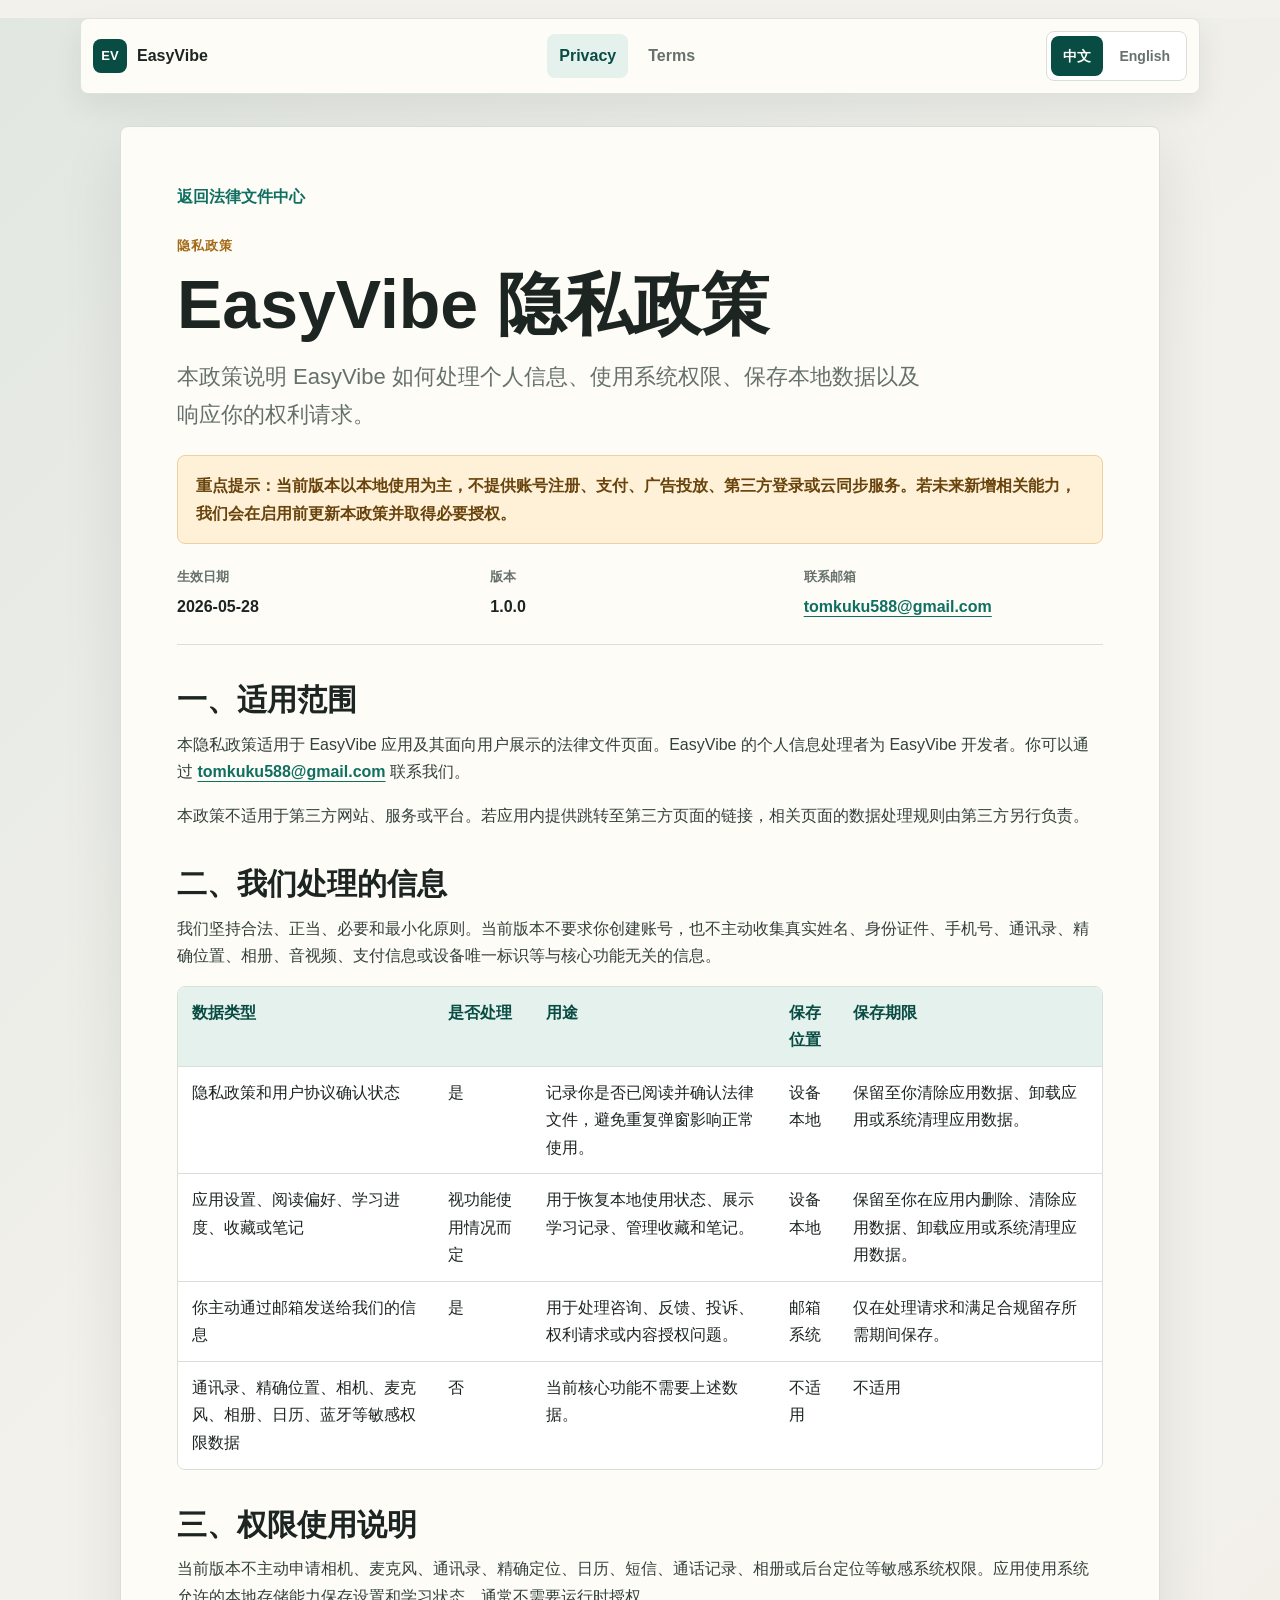
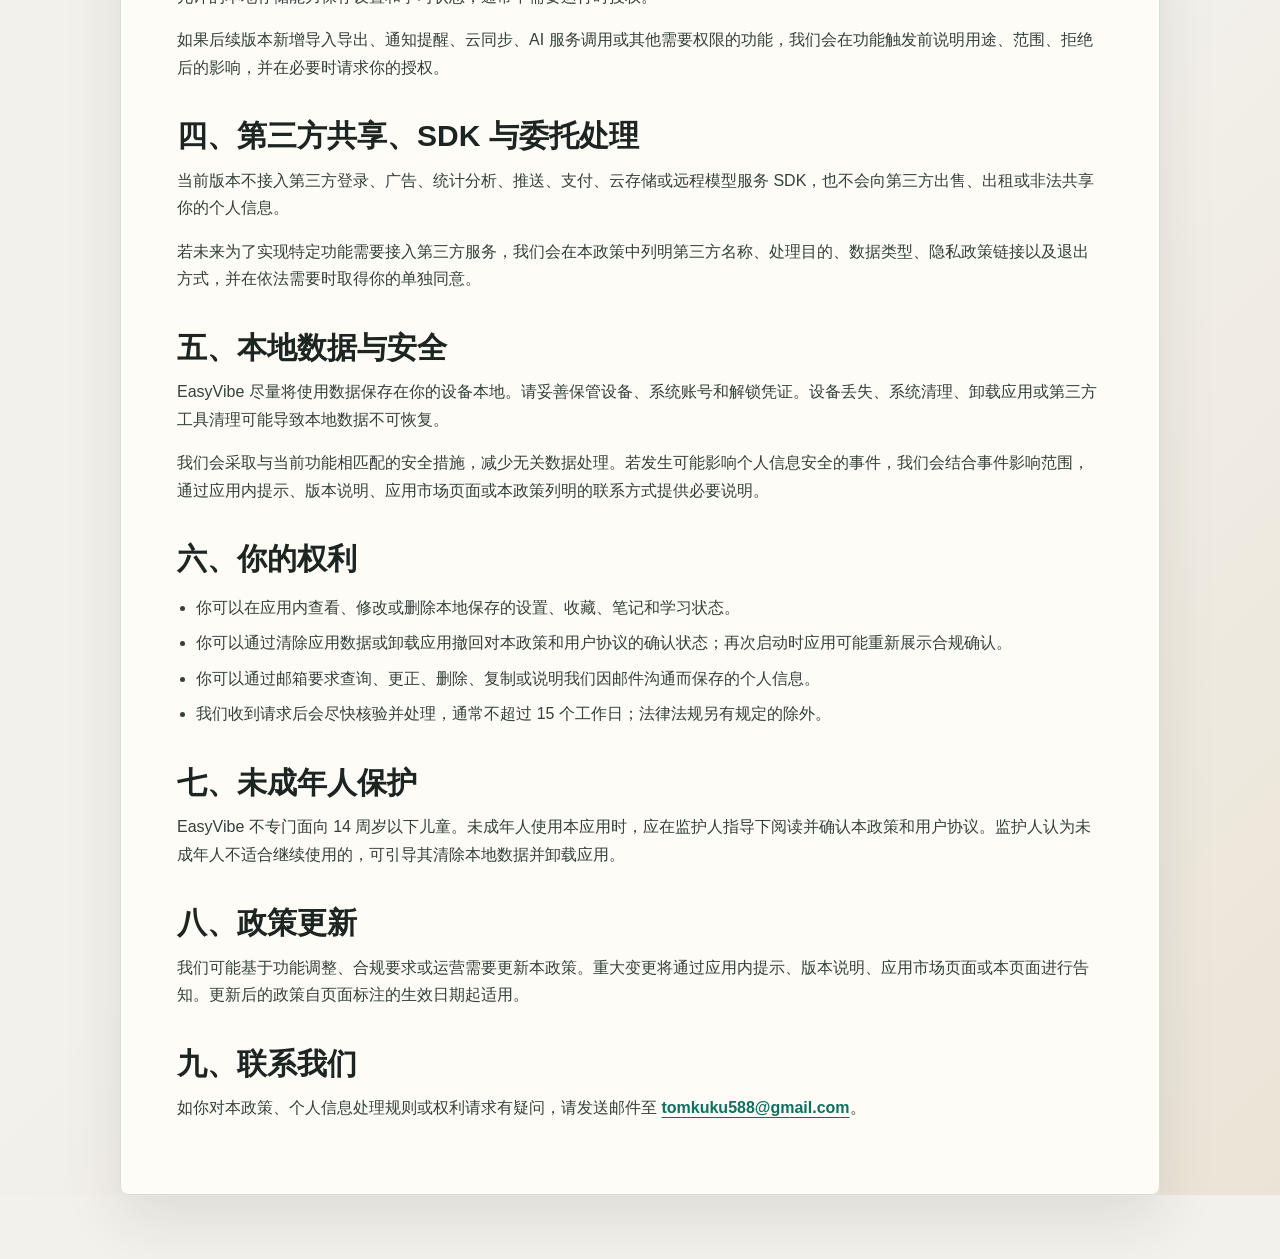
==== privacy-policy.html @ d3340f9d "feat: 添加中英文隐私与用户协议页面" ====
<!doctype html>
<html lang="zh-CN">
<head>
  <meta charset="utf-8">
  <meta name="viewport" content="width=device-width, initial-scale=1">
  <meta name="description" content="EasyVibe privacy policy in Chinese and English.">
  <meta name="localized-title" data-lang="zh" content="EasyVibe 隐私政策">
  <meta name="localized-title" data-lang="en" content="EasyVibe Privacy Policy">
  <title>EasyVibe 隐私政策</title>
  <link rel="stylesheet" href="./assets/styles.css">
</head>
<body data-lang="zh" data-page="privacy">
  <header class="site-header">
    <a class="brand" href="./index.html" aria-label="EasyVibe legal home">
      <span class="brand-mark">EV</span>
      <span>EasyVibe</span>
    </a>
    <nav class="top-nav" aria-label="Legal document navigation">
      <a href="./privacy-policy.html" aria-current="page">Privacy</a>
      <a href="./user-agreement.html">Terms</a>
    </nav>
    <div class="language-switch" aria-label="Language switch">
      <button type="button" data-lang-switch="zh">中文</button>
      <button type="button" data-lang-switch="en">English</button>
    </div>
  </header>

  <main class="legal-shell">
    <article class="legal-document" data-lang-block="zh">
      <header class="document-header">
        <a class="back-link" href="./index.html">返回法律文件中心</a>
        <p class="eyebrow">隐私政策</p>
        <h1>EasyVibe 隐私政策</h1>
        <p class="lead">本政策说明 EasyVibe 如何处理个人信息、使用系统权限、保存本地数据以及响应你的权利请求。</p>
        <div class="notice">重点提示：当前版本以本地使用为主，不提供账号注册、支付、广告投放、第三方登录或云同步服务。若未来新增相关能力，我们会在启用前更新本政策并取得必要授权。</div>
        <dl class="document-meta">
          <div><dt>生效日期</dt><dd>2026-05-28</dd></div>
          <div><dt>版本</dt><dd>1.0.0</dd></div>
          <div><dt>联系邮箱</dt><dd><a href="mailto:tomkuku588@gmail.com">tomkuku588@gmail.com</a></dd></div>
        </dl>
      </header>

      <section>
        <h2>一、适用范围</h2>
        <p>本隐私政策适用于 EasyVibe 应用及其面向用户展示的法律文件页面。EasyVibe 的个人信息处理者为 EasyVibe 开发者。你可以通过 <a href="mailto:tomkuku588@gmail.com">tomkuku588@gmail.com</a> 联系我们。</p>
        <p>本政策不适用于第三方网站、服务或平台。若应用内提供跳转至第三方页面的链接，相关页面的数据处理规则由第三方另行负责。</p>
      </section>

      <section>
        <h2>二、我们处理的信息</h2>
        <p>我们坚持合法、正当、必要和最小化原则。当前版本不要求你创建账号，也不主动收集真实姓名、身份证件、手机号、通讯录、精确位置、相册、音视频、支付信息或设备唯一标识等与核心功能无关的信息。</p>
        <div class="table-wrap">
          <table>
            <thead>
              <tr>
                <th>数据类型</th>
                <th>是否处理</th>
                <th>用途</th>
                <th>保存位置</th>
                <th>保存期限</th>
              </tr>
            </thead>
            <tbody>
              <tr>
                <td>隐私政策和用户协议确认状态</td>
                <td>是</td>
                <td>记录你是否已阅读并确认法律文件，避免重复弹窗影响正常使用。</td>
                <td>设备本地</td>
                <td>保留至你清除应用数据、卸载应用或系统清理应用数据。</td>
              </tr>
              <tr>
                <td>应用设置、阅读偏好、学习进度、收藏或笔记</td>
                <td>视功能使用情况而定</td>
                <td>用于恢复本地使用状态、展示学习记录、管理收藏和笔记。</td>
                <td>设备本地</td>
                <td>保留至你在应用内删除、清除应用数据、卸载应用或系统清理应用数据。</td>
              </tr>
              <tr>
                <td>你主动通过邮箱发送给我们的信息</td>
                <td>是</td>
                <td>用于处理咨询、反馈、投诉、权利请求或内容授权问题。</td>
                <td>邮箱系统</td>
                <td>仅在处理请求和满足合规留存所需期间保存。</td>
              </tr>
              <tr>
                <td>通讯录、精确位置、相机、麦克风、相册、日历、蓝牙等敏感权限数据</td>
                <td>否</td>
                <td>当前核心功能不需要上述数据。</td>
                <td>不适用</td>
                <td>不适用</td>
              </tr>
            </tbody>
          </table>
        </div>
      </section>

      <section>
        <h2>三、权限使用说明</h2>
        <p>当前版本不主动申请相机、麦克风、通讯录、精确定位、日历、短信、通话记录、相册或后台定位等敏感系统权限。应用使用系统允许的本地存储能力保存设置和学习状态，通常不需要运行时授权。</p>
        <p>如果后续版本新增导入导出、通知提醒、云同步、AI 服务调用或其他需要权限的功能，我们会在功能触发前说明用途、范围、拒绝后的影响，并在必要时请求你的授权。</p>
      </section>

      <section>
        <h2>四、第三方共享、SDK 与委托处理</h2>
        <p>当前版本不接入第三方登录、广告、统计分析、推送、支付、云存储或远程模型服务 SDK，也不会向第三方出售、出租或非法共享你的个人信息。</p>
        <p>若未来为了实现特定功能需要接入第三方服务，我们会在本政策中列明第三方名称、处理目的、数据类型、隐私政策链接以及退出方式，并在依法需要时取得你的单独同意。</p>
      </section>

      <section>
        <h2>五、本地数据与安全</h2>
        <p>EasyVibe 尽量将使用数据保存在你的设备本地。请妥善保管设备、系统账号和解锁凭证。设备丢失、系统清理、卸载应用或第三方工具清理可能导致本地数据不可恢复。</p>
        <p>我们会采取与当前功能相匹配的安全措施，减少无关数据处理。若发生可能影响个人信息安全的事件，我们会结合事件影响范围，通过应用内提示、版本说明、应用市场页面或本政策列明的联系方式提供必要说明。</p>
      </section>

      <section>
        <h2>六、你的权利</h2>
        <ul>
          <li>你可以在应用内查看、修改或删除本地保存的设置、收藏、笔记和学习状态。</li>
          <li>你可以通过清除应用数据或卸载应用撤回对本政策和用户协议的确认状态；再次启动时应用可能重新展示合规确认。</li>
          <li>你可以通过邮箱要求查询、更正、删除、复制或说明我们因邮件沟通而保存的个人信息。</li>
          <li>我们收到请求后会尽快核验并处理，通常不超过 15 个工作日；法律法规另有规定的除外。</li>
        </ul>
      </section>

      <section>
        <h2>七、未成年人保护</h2>
        <p>EasyVibe 不专门面向 14 周岁以下儿童。未成年人使用本应用时，应在监护人指导下阅读并确认本政策和用户协议。监护人认为未成年人不适合继续使用的，可引导其清除本地数据并卸载应用。</p>
      </section>

      <section>
        <h2>八、政策更新</h2>
        <p>我们可能基于功能调整、合规要求或运营需要更新本政策。重大变更将通过应用内提示、版本说明、应用市场页面或本页面进行告知。更新后的政策自页面标注的生效日期起适用。</p>
      </section>

      <section>
        <h2>九、联系我们</h2>
        <p>如你对本政策、个人信息处理规则或权利请求有疑问，请发送邮件至 <a href="mailto:tomkuku588@gmail.com">tomkuku588@gmail.com</a>。</p>
      </section>
    </article>

    <article class="legal-document" data-lang-block="en">
      <header class="document-header">
        <a class="back-link" href="./index.html">Back to Legal Center</a>
        <p class="eyebrow">Privacy Policy</p>
        <h1>EasyVibe Privacy Policy</h1>
        <p class="lead">This policy explains how EasyVibe handles personal information, uses system permissions, stores local data, and responds to your rights requests.</p>
        <div class="notice">Key notice: the current version is designed for local-first use. It does not provide account registration, payments, advertising, third-party login, or cloud sync. If these capabilities are added later, we will update this policy before enabling them and obtain required authorization.</div>
        <dl class="document-meta">
          <div><dt>Effective Date</dt><dd>May 28, 2026</dd></div>
          <div><dt>Version</dt><dd>1.0.0</dd></div>
          <div><dt>Contact</dt><dd><a href="mailto:tomkuku588@gmail.com">tomkuku588@gmail.com</a></dd></div>
        </dl>
      </header>

      <section>
        <h2>1. Scope</h2>
        <p>This Privacy Policy applies to the EasyVibe app and the legal document pages shown to users. The personal information processor is the EasyVibe developer. You may contact us at <a href="mailto:tomkuku588@gmail.com">tomkuku588@gmail.com</a>.</p>
        <p>This policy does not apply to third-party websites, services, or platforms. If the app links to third-party pages, their own data processing rules apply.</p>
      </section>

      <section>
        <h2>2. Information We Process</h2>
        <p>We follow the principles of lawfulness, legitimacy, necessity, and data minimization. The current version does not require an account and does not actively collect real names, identity documents, phone numbers, contacts, precise location, albums, audio or video, payment information, unique device identifiers, or other data unrelated to the core functions.</p>
        <div class="table-wrap">
          <table>
            <thead>
              <tr>
                <th>Data Type</th>
                <th>Processed</th>
                <th>Purpose</th>
                <th>Storage</th>
                <th>Retention</th>
              </tr>
            </thead>
            <tbody>
              <tr>
                <td>Privacy policy and user agreement confirmation status</td>
                <td>Yes</td>
                <td>Records whether you have read and confirmed the legal documents to avoid repeated prompts.</td>
                <td>On your device</td>
                <td>Until you clear app data, uninstall the app, or the system removes app data.</td>
              </tr>
              <tr>
                <td>App settings, reading preferences, learning progress, favorites, or notes</td>
                <td>Depending on use</td>
                <td>Restores local usage state and manages learning records, favorites, and notes.</td>
                <td>On your device</td>
                <td>Until you delete them in the app, clear app data, uninstall the app, or the system removes app data.</td>
              </tr>
              <tr>
                <td>Information you voluntarily send by email</td>
                <td>Yes</td>
                <td>Used to handle inquiries, feedback, complaints, rights requests, or content authorization issues.</td>
                <td>Email system</td>
                <td>Only for the period necessary to process the request and meet compliance retention needs.</td>
              </tr>
              <tr>
                <td>Contacts, precise location, camera, microphone, photo album, calendar, Bluetooth, and similar sensitive permission data</td>
                <td>No</td>
                <td>The current core functions do not require this data.</td>
                <td>Not applicable</td>
                <td>Not applicable</td>
              </tr>
            </tbody>
          </table>
        </div>
      </section>

      <section>
        <h2>3. Permission Use</h2>
        <p>The current version does not actively request sensitive system permissions such as camera, microphone, contacts, precise location, calendar, SMS, call logs, photo album, or background location. The app uses system-provided local storage to save settings and learning state, which normally does not require runtime permission.</p>
        <p>If a later version adds import or export, notifications, cloud sync, AI service calls, or other permission-based features, we will explain the purpose, scope, and impact of refusal before the feature is used, and request authorization where required.</p>
      </section>

      <section>
        <h2>4. Third-Party Sharing, SDKs, and Entrusted Processing</h2>
        <p>The current version does not integrate third-party login, advertising, analytics, push notification, payment, cloud storage, or remote model service SDKs. We do not sell, rent, or unlawfully share your personal information with third parties.</p>
        <p>If third-party services are needed for specific functions later, we will list the third party, processing purpose, data types, privacy policy link, and opt-out method in this policy, and obtain separate consent where required by law.</p>
      </section>

      <section>
        <h2>5. Local Data and Security</h2>
        <p>EasyVibe aims to keep usage data on your device. Please keep your device, system account, and unlock credentials secure. Device loss, system cleanup, app uninstallation, or third-party cleanup tools may make local data unrecoverable.</p>
        <p>We use security measures appropriate to the current functions and reduce unrelated data processing. If an incident may affect personal information security, we will provide necessary notice through in-app prompts, release notes, app store pages, or the contact channel listed in this policy.</p>
      </section>

      <section>
        <h2>6. Your Rights</h2>
        <ul>
          <li>You may view, modify, or delete locally stored settings, favorites, notes, and learning state in the app.</li>
          <li>You may withdraw confirmation of this policy and the user agreement by clearing app data or uninstalling the app; the app may show the compliance prompt again on the next launch.</li>
          <li>You may email us to request access, correction, deletion, copying, or explanation of personal information stored because of email communication.</li>
          <li>We will verify and process requests as soon as possible, usually within 15 working days unless laws or regulations provide otherwise.</li>
        </ul>
      </section>

      <section>
        <h2>7. Minors</h2>
        <p>EasyVibe is not specifically directed to children under the age of 14. Minors should read and confirm this policy and the user agreement under guardian guidance. If a guardian believes continued use is inappropriate, the guardian may guide the minor to clear local data and uninstall the app.</p>
      </section>

      <section>
        <h2>8. Policy Updates</h2>
        <p>We may update this policy due to feature changes, compliance requirements, or operational needs. Material changes will be communicated through in-app prompts, release notes, app store pages, or this page. The updated policy applies from the effective date shown on the page.</p>
      </section>

      <section>
        <h2>9. Contact Us</h2>
        <p>If you have questions about this policy, personal information processing rules, or rights requests, please email <a href="mailto:tomkuku588@gmail.com">tomkuku588@gmail.com</a>.</p>
      </section>
    </article>
  </main>

  <script src="./assets/legal.js" defer></script>
</body>
</html>
---- assets/styles.css ----
:root {
  color-scheme: light;
  --bg: #f3f1ec;
  --surface: #fffdf8;
  --surface-strong: #ffffff;
  --ink: #1d2522;
  --muted: #66716c;
  --line: #d8ded8;
  --accent: #0f6f61;
  --accent-strong: #084c43;
  --accent-soft: #e4f1ed;
  --gold: #a36a16;
  --gold-soft: #fff1d8;
  --shadow: 0 24px 60px rgba(29, 37, 34, 0.10);
}

* {
  box-sizing: border-box;
}

html {
  background: var(--bg);
}

body {
  margin: 0;
  min-height: 100vh;
  background:
    linear-gradient(135deg, rgba(15, 111, 97, 0.08), transparent 38%),
    linear-gradient(315deg, rgba(163, 106, 22, 0.10), transparent 34%),
    var(--bg);
  color: var(--ink);
  font-family: "Segoe UI", "Noto Sans", "HarmonyOS Sans SC", "Microsoft YaHei", sans-serif;
  line-height: 1.72;
  letter-spacing: 0;
}

body[data-lang="zh"] [data-lang-block="en"],
body[data-lang="en"] [data-lang-block="zh"] {
  display: none !important;
}

a {
  color: var(--accent);
  font-weight: 700;
  text-underline-offset: 0.22em;
}

.site-header {
  position: sticky;
  top: 0;
  z-index: 10;
  display: grid;
  grid-template-columns: auto 1fr auto;
  align-items: center;
  gap: 18px;
  width: min(1120px, calc(100% - 32px));
  margin: 18px auto 0;
  padding: 12px;
  border: 1px solid rgba(216, 222, 216, 0.84);
  border-radius: 8px;
  background: rgba(255, 253, 248, 0.92);
  box-shadow: 0 12px 30px rgba(29, 37, 34, 0.08);
  backdrop-filter: blur(16px);
}

.brand {
  display: inline-flex;
  align-items: center;
  gap: 10px;
  color: var(--ink);
  text-decoration: none;
}

.brand-mark {
  display: inline-grid;
  width: 34px;
  height: 34px;
  place-items: center;
  border-radius: 8px;
  background: var(--accent-strong);
  color: #fffdf8;
  font-size: 13px;
  font-weight: 800;
  letter-spacing: 0;
}

.top-nav {
  display: flex;
  justify-content: center;
  gap: 8px;
}

.top-nav a,
.language-switch button,
.button {
  min-height: 40px;
  border-radius: 8px;
}

.top-nav a {
  display: inline-flex;
  align-items: center;
  padding: 8px 12px;
  color: var(--muted);
  text-decoration: none;
}

.top-nav a[aria-current="page"],
.top-nav a:hover {
  background: var(--accent-soft);
  color: var(--accent-strong);
}

.language-switch {
  display: inline-flex;
  gap: 4px;
  padding: 4px;
  border: 1px solid var(--line);
  border-radius: 8px;
  background: var(--surface-strong);
}

.language-switch button {
  border: 0;
  padding: 8px 12px;
  background: transparent;
  color: var(--muted);
  cursor: pointer;
  font: inherit;
  font-size: 14px;
  font-weight: 800;
}

.language-switch button[aria-pressed="true"] {
  background: var(--accent-strong);
  color: #fffdf8;
}

.home-shell,
.legal-shell {
  width: min(1040px, calc(100% - 32px));
  margin: 32px auto 64px;
}

.hero,
.legal-document,
.meta-panel {
  border: 1px solid var(--line);
  border-radius: 8px;
  background: rgba(255, 253, 248, 0.96);
  box-shadow: var(--shadow);
}

.hero {
  padding: clamp(32px, 7vw, 72px);
}

.eyebrow,
.card-kicker {
  margin: 0 0 12px;
  color: var(--gold);
  font-size: 13px;
  font-weight: 900;
  letter-spacing: 0.08em;
  text-transform: uppercase;
}

h1,
h2,
h3,
p {
  margin-top: 0;
}

h1 {
  max-width: 820px;
  margin-bottom: 18px;
  font-size: clamp(34px, 6vw, 68px);
  line-height: 1.04;
  letter-spacing: 0;
}

h2 {
  margin: 36px 0 12px;
  font-size: clamp(22px, 3vw, 30px);
  line-height: 1.25;
}

p,
li,
td,
th,
dd {
  font-size: 16px;
}

.lead {
  max-width: 760px;
  color: var(--muted);
  font-size: clamp(18px, 2.2vw, 22px);
}

.cta-row {
  display: flex;
  flex-wrap: wrap;
  gap: 12px;
  margin-top: 30px;
}

.button {
  display: inline-flex;
  align-items: center;
  justify-content: center;
  padding: 11px 16px;
  text-decoration: none;
}

.button.primary {
  background: var(--accent-strong);
  color: #fffdf8;
}

.button.secondary {
  border: 1px solid var(--line);
  background: var(--surface-strong);
  color: var(--accent-strong);
}

.document-grid {
  display: grid;
  grid-template-columns: repeat(2, minmax(0, 1fr));
  gap: 16px;
  margin-top: 16px;
}

.document-card {
  padding: 24px;
  border: 1px solid var(--line);
  border-radius: 8px;
  background: var(--surface-strong);
}

.document-card h2 {
  margin-top: 0;
}

.document-card p {
  color: var(--muted);
}

.meta-panel {
  margin-top: 16px;
  padding: 20px 24px;
}

.meta-panel dl,
.document-meta {
  display: grid;
  grid-template-columns: repeat(3, minmax(0, 1fr));
  gap: 14px;
  margin: 0;
}

dt {
  color: var(--muted);
  font-size: 13px;
  font-weight: 800;
  text-transform: uppercase;
}

dd {
  margin: 4px 0 0;
  font-weight: 700;
}

.legal-document {
  padding: clamp(24px, 5vw, 56px);
}

.document-header {
  padding-bottom: 24px;
  border-bottom: 1px solid var(--line);
}

.back-link {
  display: inline-flex;
  margin-bottom: 24px;
  text-decoration: none;
}

.notice {
  margin: 22px 0;
  padding: 16px 18px;
  border: 1px solid #edd1a4;
  border-radius: 8px;
  background: var(--gold-soft);
  color: #69430c;
  font-weight: 700;
}

section p,
section li {
  color: #33403b;
}

ul {
  padding-left: 1.2em;
}

li + li {
  margin-top: 8px;
}

.table-wrap {
  width: 100%;
  overflow-x: auto;
  border: 1px solid var(--line);
  border-radius: 8px;
}

table {
  width: 100%;
  min-width: 760px;
  border-collapse: collapse;
  background: var(--surface-strong);
}

th,
td {
  padding: 12px 14px;
  border-bottom: 1px solid var(--line);
  text-align: left;
  vertical-align: top;
}

th {
  background: var(--accent-soft);
  color: var(--accent-strong);
  font-weight: 900;
}

tr:last-child td {
  border-bottom: 0;
}

@media (max-width: 760px) {
  .site-header {
    position: static;
    grid-template-columns: 1fr;
    justify-items: stretch;
  }

  .top-nav {
    justify-content: flex-start;
    overflow-x: auto;
  }

  .language-switch {
    width: 100%;
  }

  .language-switch button {
    flex: 1;
  }

  .document-grid,
  .meta-panel dl,
  .document-meta {
    grid-template-columns: 1fr;
  }

  .home-shell,
  .legal-shell {
    width: min(100% - 20px, 1040px);
    margin-top: 14px;
  }

  .hero,
  .legal-document {
    padding: 24px 18px;
  }
}
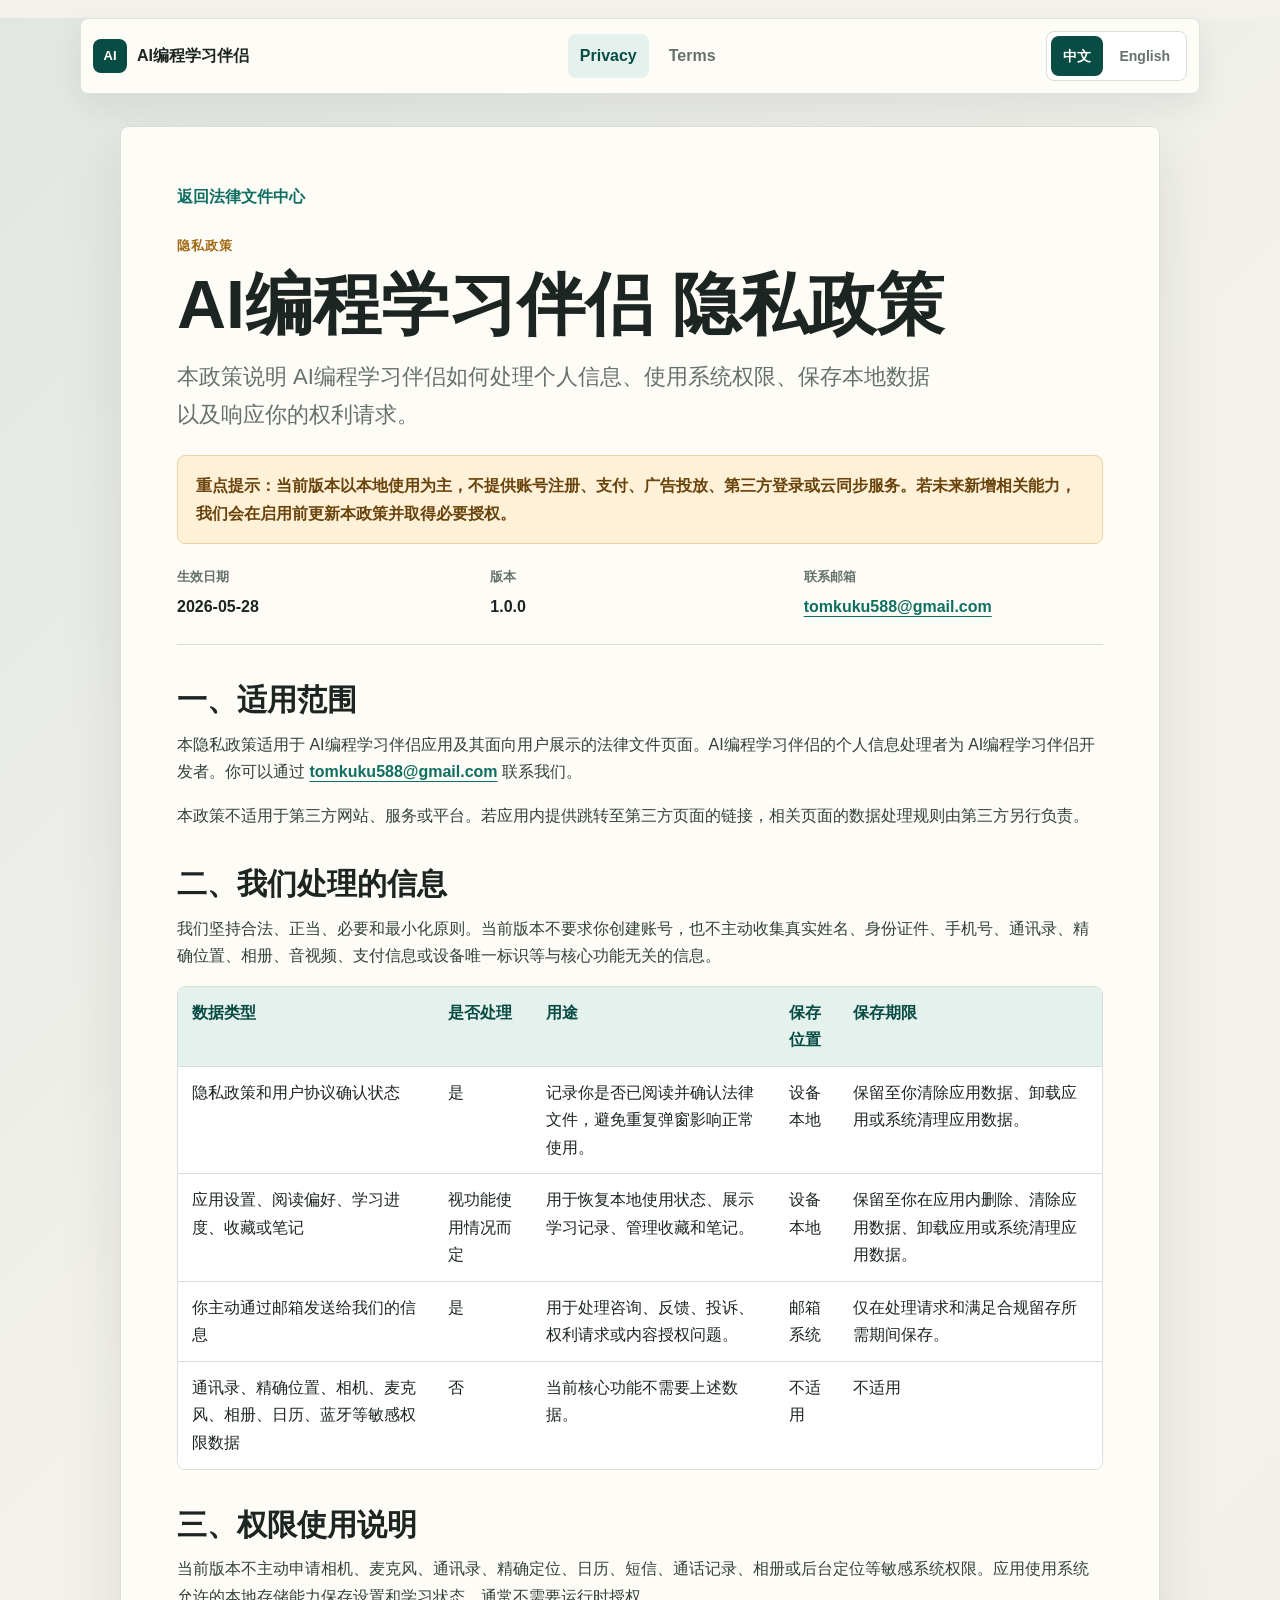
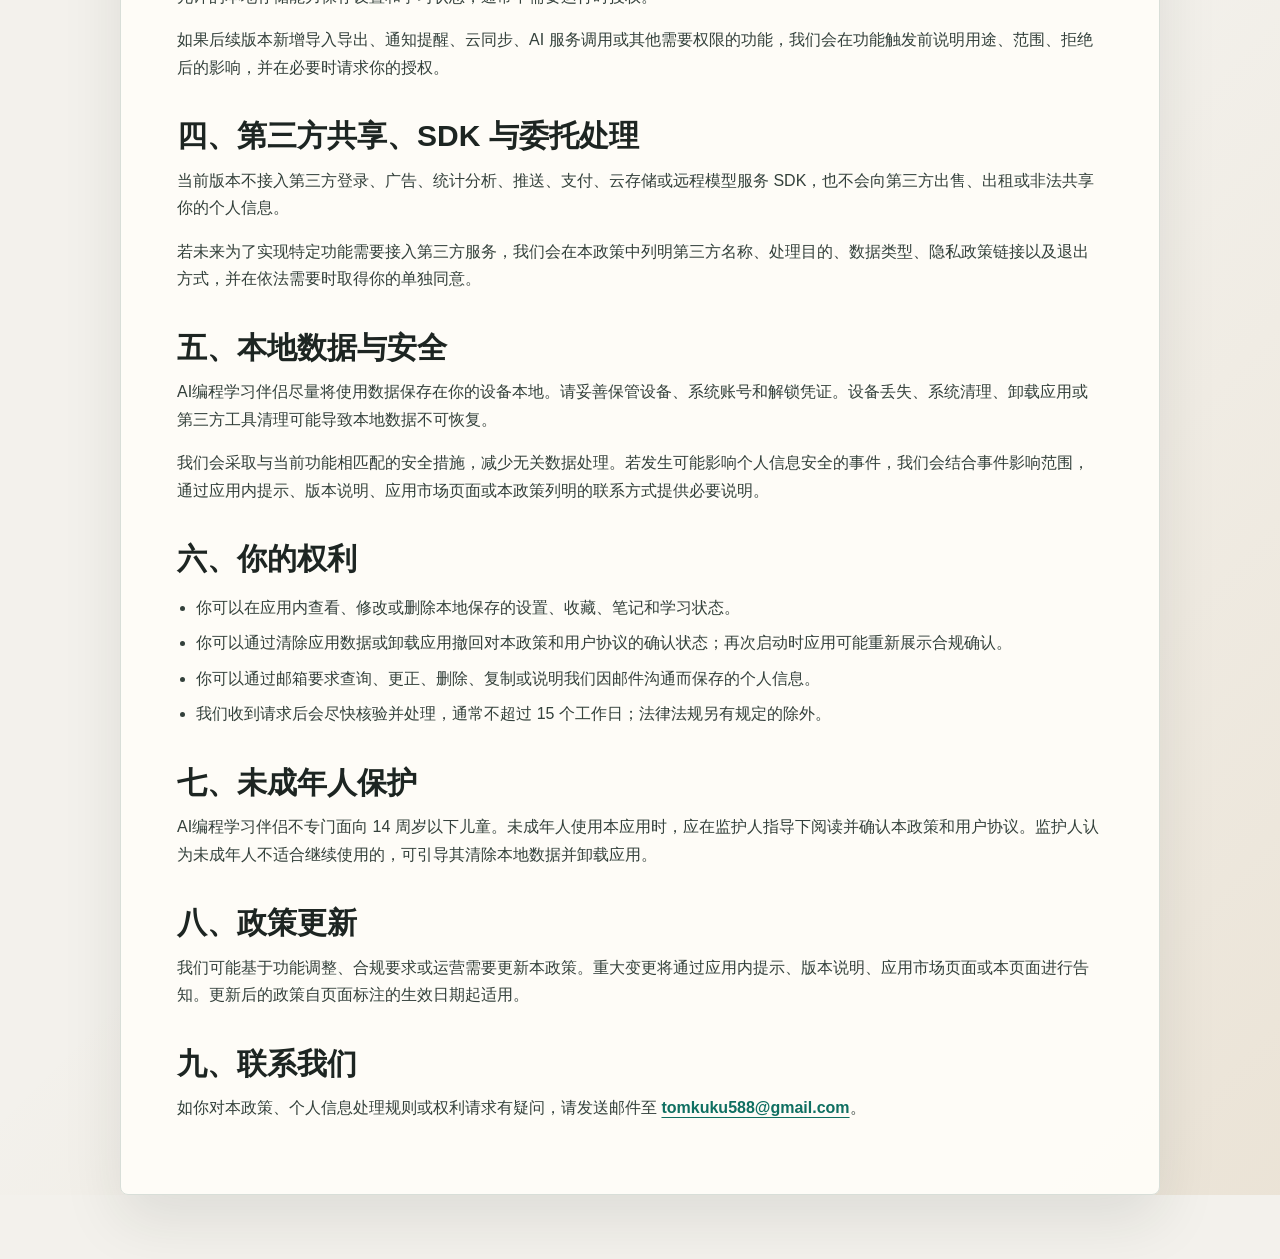
==== commit bdef0314: "fix: 更新应用名称为AI编程学习伴侣" ====
--- a/privacy-policy.html
+++ b/privacy-policy.html
@@ -3,17 +3,17 @@
 <head>
   <meta charset="utf-8">
   <meta name="viewport" content="width=device-width, initial-scale=1">
-  <meta name="description" content="EasyVibe privacy policy in Chinese and English.">
-  <meta name="localized-title" data-lang="zh" content="EasyVibe 隐私政策">
-  <meta name="localized-title" data-lang="en" content="EasyVibe Privacy Policy">
-  <title>EasyVibe 隐私政策</title>
+  <meta name="description" content="AI编程学习伴侣 privacy policy in Chinese and English.">
+  <meta name="localized-title" data-lang="zh" content="AI编程学习伴侣 隐私政策">
+  <meta name="localized-title" data-lang="en" content="AI编程学习伴侣 Privacy Policy">
+  <title>AI编程学习伴侣 隐私政策</title>
   <link rel="stylesheet" href="./assets/styles.css">
 </head>
 <body data-lang="zh" data-page="privacy">
   <header class="site-header">
-    <a class="brand" href="./index.html" aria-label="EasyVibe legal home">
-      <span class="brand-mark">EV</span>
-      <span>EasyVibe</span>
+    <a class="brand" href="./index.html" aria-label="AI编程学习伴侣 legal home">
+      <span class="brand-mark">AI</span>
+      <span>AI编程学习伴侣</span>
     </a>
     <nav class="top-nav" aria-label="Legal document navigation">
       <a href="./privacy-policy.html" aria-current="page">Privacy</a>
@@ -30,8 +30,8 @@
       <header class="document-header">
         <a class="back-link" href="./index.html">返回法律文件中心</a>
         <p class="eyebrow">隐私政策</p>
-        <h1>EasyVibe 隐私政策</h1>
-        <p class="lead">本政策说明 EasyVibe 如何处理个人信息、使用系统权限、保存本地数据以及响应你的权利请求。</p>
+        <h1>AI编程学习伴侣 隐私政策</h1>
+        <p class="lead">本政策说明 AI编程学习伴侣如何处理个人信息、使用系统权限、保存本地数据以及响应你的权利请求。</p>
         <div class="notice">重点提示：当前版本以本地使用为主，不提供账号注册、支付、广告投放、第三方登录或云同步服务。若未来新增相关能力，我们会在启用前更新本政策并取得必要授权。</div>
         <dl class="document-meta">
           <div><dt>生效日期</dt><dd>2026-05-28</dd></div>
@@ -42,7 +42,7 @@
 
       <section>
         <h2>一、适用范围</h2>
-        <p>本隐私政策适用于 EasyVibe 应用及其面向用户展示的法律文件页面。EasyVibe 的个人信息处理者为 EasyVibe 开发者。你可以通过 <a href="mailto:tomkuku588@gmail.com">tomkuku588@gmail.com</a> 联系我们。</p>
+        <p>本隐私政策适用于 AI编程学习伴侣应用及其面向用户展示的法律文件页面。AI编程学习伴侣的个人信息处理者为 AI编程学习伴侣开发者。你可以通过 <a href="mailto:tomkuku588@gmail.com">tomkuku588@gmail.com</a> 联系我们。</p>
         <p>本政策不适用于第三方网站、服务或平台。若应用内提供跳转至第三方页面的链接，相关页面的数据处理规则由第三方另行负责。</p>
       </section>
 
@@ -108,7 +108,7 @@
 
       <section>
         <h2>五、本地数据与安全</h2>
-        <p>EasyVibe 尽量将使用数据保存在你的设备本地。请妥善保管设备、系统账号和解锁凭证。设备丢失、系统清理、卸载应用或第三方工具清理可能导致本地数据不可恢复。</p>
+        <p>AI编程学习伴侣尽量将使用数据保存在你的设备本地。请妥善保管设备、系统账号和解锁凭证。设备丢失、系统清理、卸载应用或第三方工具清理可能导致本地数据不可恢复。</p>
         <p>我们会采取与当前功能相匹配的安全措施，减少无关数据处理。若发生可能影响个人信息安全的事件，我们会结合事件影响范围，通过应用内提示、版本说明、应用市场页面或本政策列明的联系方式提供必要说明。</p>
       </section>
 
@@ -124,7 +124,7 @@
 
       <section>
         <h2>七、未成年人保护</h2>
-        <p>EasyVibe 不专门面向 14 周岁以下儿童。未成年人使用本应用时，应在监护人指导下阅读并确认本政策和用户协议。监护人认为未成年人不适合继续使用的，可引导其清除本地数据并卸载应用。</p>
+        <p>AI编程学习伴侣不专门面向 14 周岁以下儿童。未成年人使用本应用时，应在监护人指导下阅读并确认本政策和用户协议。监护人认为未成年人不适合继续使用的，可引导其清除本地数据并卸载应用。</p>
       </section>
 
       <section>
@@ -142,8 +142,8 @@
       <header class="document-header">
         <a class="back-link" href="./index.html">Back to Legal Center</a>
         <p class="eyebrow">Privacy Policy</p>
-        <h1>EasyVibe Privacy Policy</h1>
-        <p class="lead">This policy explains how EasyVibe handles personal information, uses system permissions, stores local data, and responds to your rights requests.</p>
+        <h1>AI编程学习伴侣 Privacy Policy</h1>
+        <p class="lead">This policy explains how AI编程学习伴侣 handles personal information, uses system permissions, stores local data, and responds to your rights requests.</p>
         <div class="notice">Key notice: the current version is designed for local-first use. It does not provide account registration, payments, advertising, third-party login, or cloud sync. If these capabilities are added later, we will update this policy before enabling them and obtain required authorization.</div>
         <dl class="document-meta">
           <div><dt>Effective Date</dt><dd>May 28, 2026</dd></div>
@@ -154,7 +154,7 @@
 
       <section>
         <h2>1. Scope</h2>
-        <p>This Privacy Policy applies to the EasyVibe app and the legal document pages shown to users. The personal information processor is the EasyVibe developer. You may contact us at <a href="mailto:tomkuku588@gmail.com">tomkuku588@gmail.com</a>.</p>
+        <p>This Privacy Policy applies to the AI编程学习伴侣 app and the legal document pages shown to users. The personal information processor is the AI编程学习伴侣 developer. You may contact us at <a href="mailto:tomkuku588@gmail.com">tomkuku588@gmail.com</a>.</p>
         <p>This policy does not apply to third-party websites, services, or platforms. If the app links to third-party pages, their own data processing rules apply.</p>
       </section>
 
@@ -220,7 +220,7 @@
 
       <section>
         <h2>5. Local Data and Security</h2>
-        <p>EasyVibe aims to keep usage data on your device. Please keep your device, system account, and unlock credentials secure. Device loss, system cleanup, app uninstallation, or third-party cleanup tools may make local data unrecoverable.</p>
+        <p>AI编程学习伴侣 aims to keep usage data on your device. Please keep your device, system account, and unlock credentials secure. Device loss, system cleanup, app uninstallation, or third-party cleanup tools may make local data unrecoverable.</p>
         <p>We use security measures appropriate to the current functions and reduce unrelated data processing. If an incident may affect personal information security, we will provide necessary notice through in-app prompts, release notes, app store pages, or the contact channel listed in this policy.</p>
       </section>
 
@@ -236,7 +236,7 @@
 
       <section>
         <h2>7. Minors</h2>
-        <p>EasyVibe is not specifically directed to children under the age of 14. Minors should read and confirm this policy and the user agreement under guardian guidance. If a guardian believes continued use is inappropriate, the guardian may guide the minor to clear local data and uninstall the app.</p>
+        <p>AI编程学习伴侣 is not specifically directed to children under the age of 14. Minors should read and confirm this policy and the user agreement under guardian guidance. If a guardian believes continued use is inappropriate, the guardian may guide the minor to clear local data and uninstall the app.</p>
       </section>
 
       <section>
